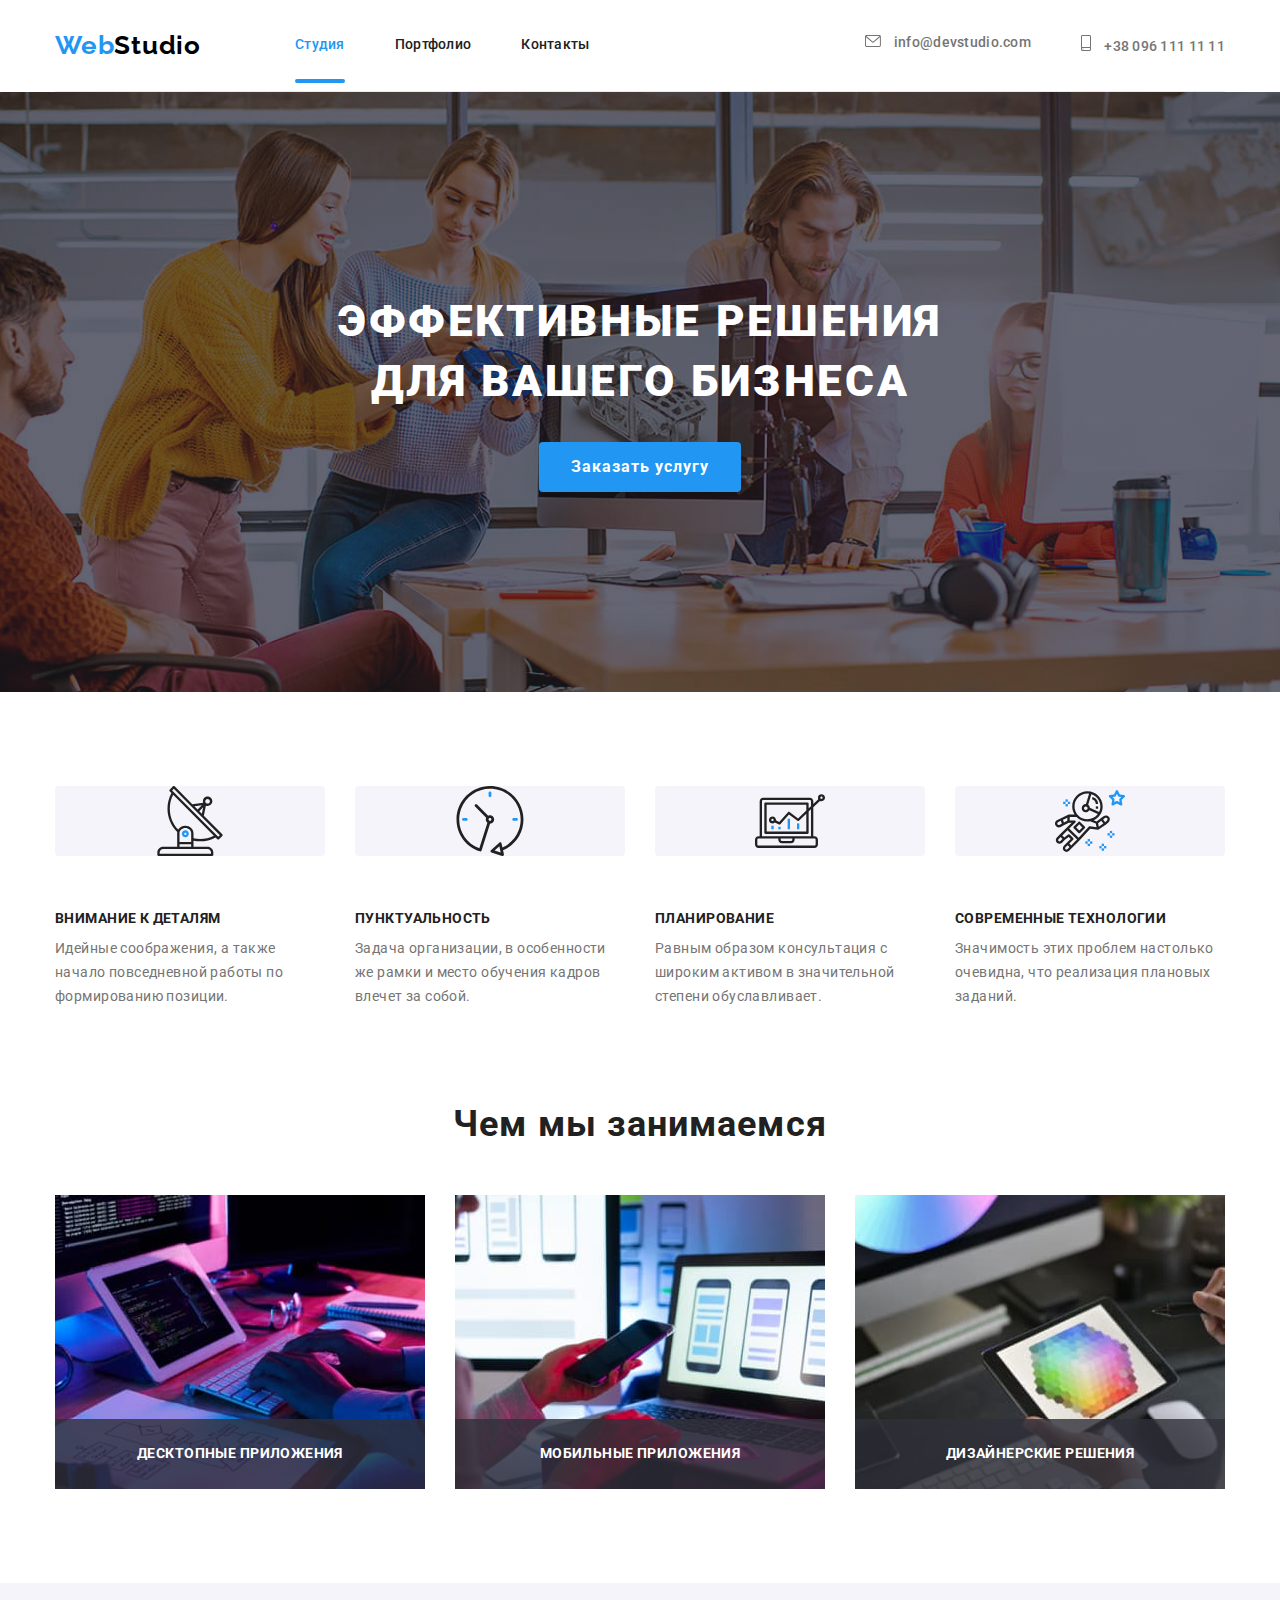
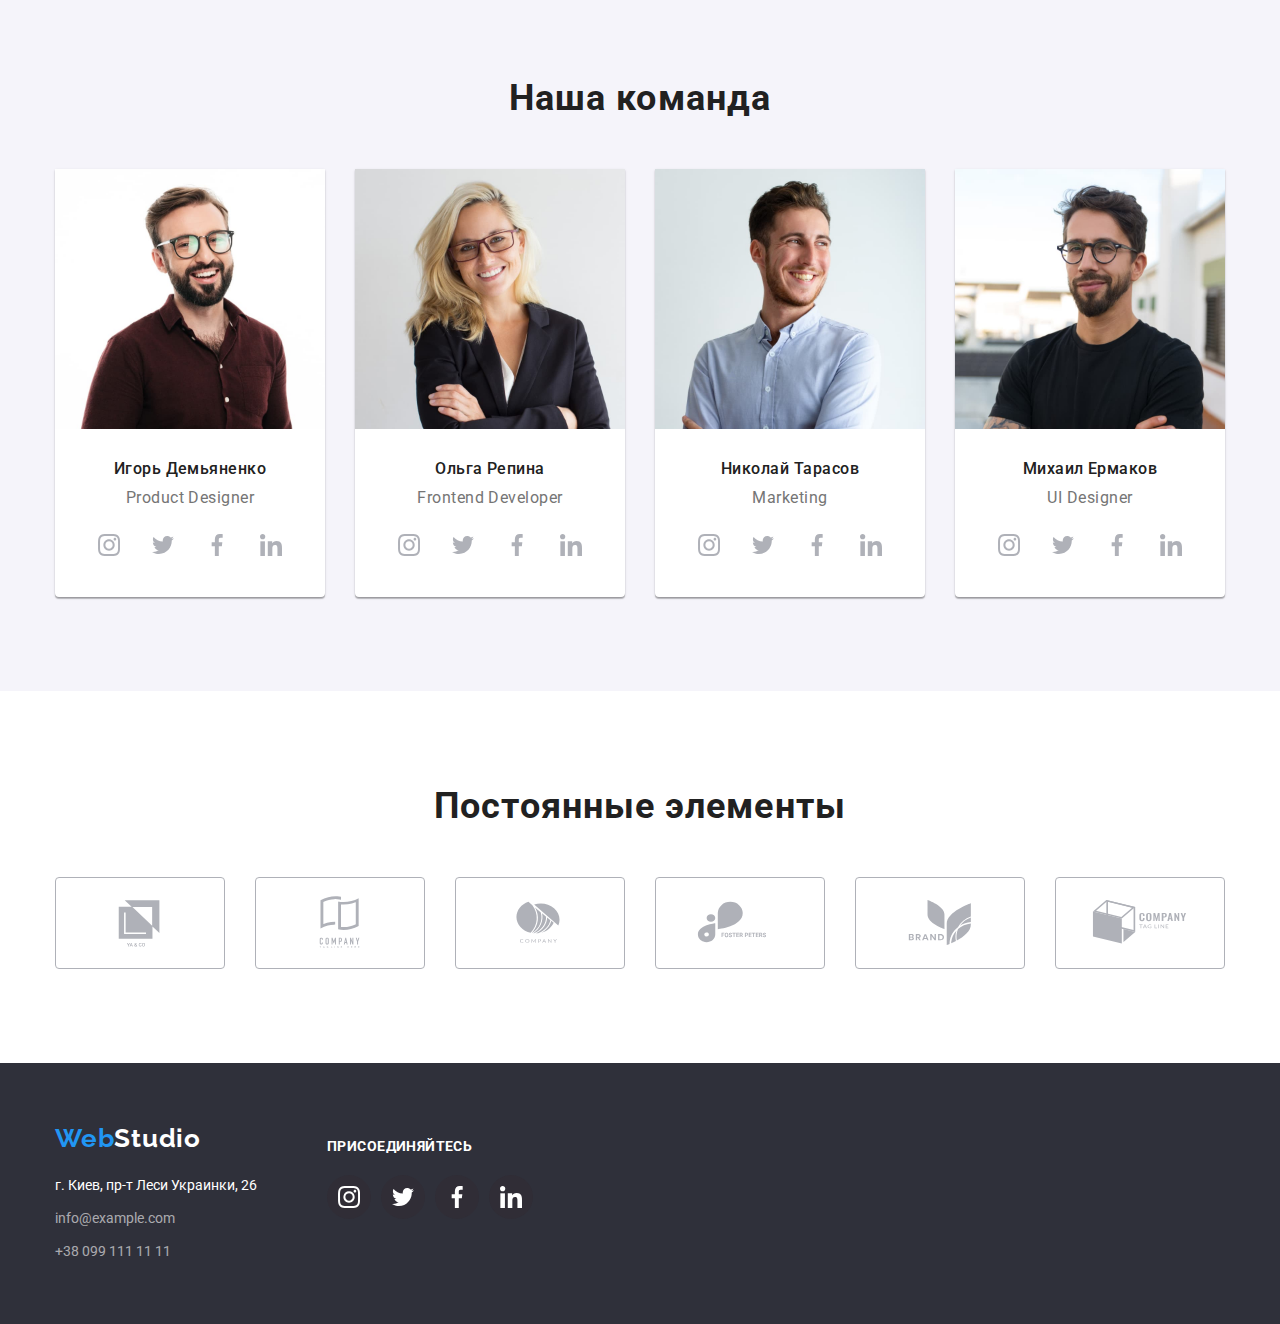
==== index.html @ 04c9d505 "create" ====
<!DOCTYPE html>
<html lang="ru">
<head>
    <meta charset="UTF-8">
    <meta http-equiv="X-UA-Compatible" content="IE=edge">
    <meta name="viewport" content="width=device-width, initial-scale=1.0">
    <title>WebStudio</title>
    <link rel="preconnect" href="https://fonts.googleapis.com"/>
    <link rel="preconnect" href="https://fonts.gstatic.com" crossorigin/>
    <link href="https://fonts.googleapis.com/css2?family=Raleway:wght@700&family=Roboto:wght@400;500;700;900&display=swap" rel="stylesheet"/>
    <link rel="libraries" href="https://cdnjs.com/libraries/modern-normalize"/>
    <link rel="stylesheet" href="./css/styles.css"/>
</head>
<body>
    <!--Шапка сайта-->
    <header>
        <div class="container header-container">
            <nav class="site-nav nav-content">
                <a href="./index.html" class="link logo-header"><span class="logo-accent">Web</span>Studio</a>
                <div class="header-nav">
                    <ul class="site-nav list">
                        <li class="list-item"><a href="" class="link header-link current">Студия</a></li>
                        <li class="list-item"><a href="./portfolio.html" class="link header-link">Портфолио</a></li>   
                        <li class="list-item"><a href="" class="link header-link">Контакты</a></li>    
                    </ul>
                </div>
                <div class="header-connect">
                    <ul class="auth-nav list">
                        <li class="item">
                            <div class="auth-link-container">
                                <a href="mailto:info@devstudio.com" class="link auth-nav">
                                    <svg class="auth-nav-icon" width="16" height="12">
                                        <use href="./images/symbol-defs.svg#icon-envelope"></use>
                                    </svg>
                                info@devstudio.com</a>
                            </div>
                            </li>
                        <li class="item">
                            <div class="auth-link-container">
                                <a href="tel:+380961111111" class="link auth-nav">
                                    <svg class="auth-nav-icon" width="10" height="16">
                                        <use href="./images/symbol-defs.svg#icon-smartphone"></use>
                                    </svg>
                                +38 096 111 11 11</a>
                            </div>
                        </li>
                    </ul>
                </div>
            </nav>
        </div>      
    </header>
    <main>
        <!--Баннер-->
        <section class="hero">
            <div class="overlay">
                <div class="hero-container">
                    <h1 class="title">Эффективные решения<br>для вашего бизнеса</h1>
                    <button type="button" class="button" data-modal-open>Заказать услугу</button>
                </div> 
            </div>
        </section >
        <!--Особенности-->
        <section>
            <div class="container features-container">
                <h2 class="visually-hidden">Особенности</h2>
                <div class="features-list">
                    <ul class="list features-list">
                        <li>
                            <div class="feature-item">
                                <div class="feature-icon">
                                    <svg width="70" height="70">
                                        <use href="./images/symbol-defs.svg#icon-antenna-1"></use>
                                    </svg>
                                </div>
                                <h3 class="list-title">Внимание к деталям</h3>
                                <p class="list-text">Идейные соображения, а также начало повседневной работы по формированию позиции.</p>
                            </div>
                        </li>
                        <li>
                            <div class="feature-item">
                                <div class="feature-icon">
                                    <svg width="70" height="70">
                                        <use href="./images/symbol-defs.svg#icon-clock-1"></use>
                                    </svg>
                                </div>
                                <h3 class="list-title">Пунктуальность</h3>
                                <p class="list-text">Задача организации, в особенности же рамки и место обучения кадров влечет за собой.</p>
                            </div>
                        </li>
                        <li>
                            <div class="feature-item">
                                <div class="feature-icon">
                                    <svg width="70" height="70">
                                        <use href="./images/symbol-defs.svg#icon-diagram-1"></use>
                                    </svg>
                                </div>
                                <h3 class="list-title">Планирование</h3>
                                <p class="list-text">Равным образом консультация с широким активом в значительной степени обуславливает.</p>
                            </div>
                        </li>
                        <li>
                            <div class="feature-item">
                                <div class="feature-icon">
                                    <svg width="70" height="70">
                                        <use href="./images/symbol-defs.svg#icon-astronaut-1"></use>
                                    </svg>
                                </div>   
                                <h3 class="list-title">Современные технологии</h3>
                                <p class="list-text">Значимость этих проблем настолько очевидна, что реализация плановых заданий.</p>
                            </div>
                        </li>
                        </ul>
                    </div>
            </div>
        </section>
        <!--Чем мы занимаемся-->
        <section>
            <div class="container work-container">
                <h2 class="section-title">Чем мы занимаемся</h2>
                <div class="work-list">
                    <ul class="list">
                        <li>
                            <div class="work-item">
                                <img src="./images/imgbox1.jpg" alt="Разработчик пишет программу по алгоритму на компьютере" width="370" height="294">
                                <p class="label-text">Десктопные приложения</p>                 
                            </div>
                        </li>
                        <li>
                            <div class="work-item">
                                <img src="./images/imgbox2.jpg" alt="Разработчик выбирает формат разметки приложения для смартфона на ноутбуке" width="370" height="294">
                                <p class="label-text">Мобильные приложения</p>
                            </div>
                        </li>
                        <li>
                            <div class="work-item">
                                <img src="./images/imgbox3.jpg" alt="Разработчик выбирает цветовую гамму на Ай-Паде" width="370" height="294">
                                <p class="label-text">Дизайнерские решения</p>
                            </div>
                        </li>
                    </ul>
                </div>
            </div>
        </section>
        <!--Наша команда-->
        <section class="team">
            <div class="container team-container">
                <h2 class="section-title">Наша команда</h2>
                <div class="team-list">
                <ul class="list">
                    <li class="team-item">
                        <div class="team-thumb">
                            <img src="./images/teamcard1.jpg" alt="Фото Игоря Демьяненко" width="270" height="260">
                        </div>
                        <div class="team-content">
                            <h3 class="card-title">Игорь Демьяненко</h3>
                            <p lang="en"class="card-text">Product Designer</p>
                            <ul class="list social-list">
                                <li class="social-item">
                                    <div>
                                        <a href="" class="social-link circle">
                                            <svg class="social-icon" width="22" height="22">
                                                <use href="./images/symbol-defs.svg#icon-instagram"></use>
                                            </svg>
                                        </a>
                                    </div>
                                </li>
                                <li class="social-item">
                                    <div>
                                        <a href="" class="social-link circle">
                                            <svg class="social-icon" width="22" height="22">
                                                <use href="./images/symbol-defs.svg#icon-twitter"></use>
                                            </svg>
                                        </a>
                                    </div>
                                </li>
                                <li class="social-item">
                                    <div>
                                        <a href="" class="social-link circle">
                                            <svg class="social-icon" width="22" height="22">
                                                <use href="./images/symbol-defs.svg#icon-facebook"></use>
                                            </svg>
                                        </a>
                                    </div>
                                </li>
                                <li class="social-item">
                                    <div>
                                        <a href="" class="social-link circle">
                                            <svg class="social-icon" width="22" height="22">
                                                <use href="./images/symbol-defs.svg#icon-linkedin"></use>
                                            </svg>
                                        </a>
                                    </div>
                                </li>
                            </ul>
                        </div>
                    </li>
                    <li class="team-item">
                        <div class="team-thumb">
                            <img src="./images/teamcard2.jpg" alt="Фото Ольги Репиной" width="270" height="260">
                        </div>
                        <div class="team-content">
                            <h3 class="card-title">Ольга Репина</h3>
                            <p lang="en" class="card-text">Frontend Developer</p>
                            <ul class="list social-list">
                                <li class="social-item">
                                    <div>
                                        <a href="" class="social-link circle">
                                            <svg class="social-icon" width="22" height="22">
                                                <use href="./images/symbol-defs.svg#icon-instagram"></use>
                                            </svg>
                                        </a>
                                    </div>
                                </li>
                                <li class="social-item">
                                    <div>
                                        <a href="" class="social-link circle">
                                            <svg class="social-icon" width="22" height="22">
                                                <use href="./images/symbol-defs.svg#icon-twitter"></use>
                                            </svg>
                                        </a>
                                    </div>
                                </li>
                                <li class="social-item">
                                    <div>
                                        <a href="" class="social-link circle">
                                            <svg class="social-icon" width="22" height="22">
                                                <use href="./images/symbol-defs.svg#icon-facebook"></use>
                                            </svg>
                                        </a>
                                    </div>
                                </li>
                                <li class="social-item">
                                    <div>
                                        <a href="" class="social-link circle">
                                            <svg class="social-icon" width="22" height="22">
                                                <use href="./images/symbol-defs.svg#icon-linkedin"></use>
                                            </svg>
                                        </a>
                                    </div>
                                </li>
                            </ul>
                        </div>
                    </li>
                    <li class="team-item">
                        <div class="team-thumb">
                            <img src="./images/teamcard3.jpg" alt="Фото Николая Тарасова" width="270" height="260">
                        </div>
                        <div class="team-content">
                            <h3 class="card-title">Николай Тарасов</h3>
                            <p lang="en" class="card-text">Marketing</p>
                            <ul class="list social-list">
                                <li class="social-item">
                                    <div>
                                        <a href="" class="social-link circle">
                                            <svg class="social-icon" width="22" height="22">
                                                <use href="./images/symbol-defs.svg#icon-instagram"></use>
                                            </svg>
                                        </a>
                                    </div>
                                </li>
                                <li class="social-item">
                                    <div>
                                        <a href="" class="social-link circle">
                                            <svg class="social-icon" width="22" height="22">
                                                <use href="./images/symbol-defs.svg#icon-twitter"></use>
                                            </svg>
                                        </a>
                                    </div>
                                </li>
                                <li class="social-item">
                                    <div>
                                        <a href="" class="social-link circle">
                                            <svg class="social-icon" width="22" height="22">
                                                <use href="./images/symbol-defs.svg#icon-facebook"></use>
                                            </svg>
                                        </a>
                                    </div>
                                </li>
                                <li class="social-item">
                                    <div>
                                        <a href="" class="social-link circle">
                                            <svg class="social-icon" width="22" height="22">
                                                <use href="./images/symbol-defs.svg#icon-linkedin"></use>
                                            </svg>
                                        </a>
                                    </div>
                                </li>
                            </ul>
                        </div>
                    </li>
                    <li class="team-item">
                        <div class="team-thumb">
                            <img src="./images/teamcard4.jpg" alt="Фото Михаила Ермакова" width="270" height="260">
                        </div>
                        <div class="team-content">
                            <h3 class="card-title">Михаил Ермаков</h3>
                            <p lang="en" class="card-text">UI Designer</p>
                            <ul class="list social-list">
                                <li class="social-item">
                                    <div>
                                        <a href="" class="social-link circle">
                                            <svg class="social-icon" width="22" height="22">
                                                <use href="./images/symbol-defs.svg#icon-instagram"></use>
                                            </svg>
                                        </a>
                                    </div>
                                </li>
                                <li class="social-item">
                                    <div>
                                        <a href="" class="social-link circle">
                                            <svg class="social-icon" width="22" height="22">
                                                <use href="./images/symbol-defs.svg#icon-twitter"></use>
                                            </svg>
                                        </a>
                                    </div>
                                </li>
                                <li class="social-item">
                                    <div>
                                        <a href="" class="social-link circle">
                                            <svg class="social-icon" width="22" height="22">
                                                <use href="./images/symbol-defs.svg#icon-facebook"></use>
                                            </svg>
                                        </a>
                                    </div>
                                </li>
                                <li class="social-item">
                                    <div>
                                        <a href="" class="social-link circle">
                                            <svg class="social-icon" width="22" height="22">
                                                <use href="./images/symbol-defs.svg#icon-linkedin"></use>
                                            </svg>
                                        </a>
                                    </div>
                                </li>
                            </ul>
                        </div>
                    </li>
                </ul>
                </div>
            </div>
        </section>
        <!--Постоянные клиенты-->
        <section>
            <div class="container clients-container">
                <h2 class="section-title">Постоянные элементы</h2>
                <div class="clients-list">
                    <ul class="list">
                        <li class="client-item">
                            <div class="client-thumb">
                                <a href="" class="client-link link">
                                    <svg class="client-icon" width="106" height="60">
                                        <use href="./images/symbol-defs.svg#icon-Logo-1"></use>
                                    </svg>
                                </a>
                            </div>
                        </li>
                        <li class="client-item">
                            <div class="client-thumb">
                                <a href="" class="client-link link">
                                    <svg class="client-icon" width="106" height="60">
                                        <use href="./images/symbol-defs.svg#icon-Logo-2"></use>
                                    </svg>
                                </a>
                            </div>
                        </li>
                        <li class="client-item">
                            <div class="client-thumb">
                                <a href="" class="client-link link">
                                    <svg class="client-icon" width="106" height="60">
                                        <use href="./images/symbol-defs.svg#icon-Logo-3"></use>
                                    </svg>
                                </a>
                            </div>
                        </li>
                        <li class="client-item">
                            <div class="client-thumb">
                                <a href="" class="client-link link">
                                    <svg class="client-icon" width="106" height="60">
                                        <use href="./images/symbol-defs.svg#icon-Logo-4"></use>
                                    </svg>
                                </a>
                            </div>
                        </li>
                        <li class="client-item">
                            <div class="client-thumb">
                                <a href="" class="client-link link">
                                    <svg class="client-icon" width="106" height="60">
                                        <use href="./images/symbol-defs.svg#icon-Logo-5"></use>
                                    </svg>
                                </a>
                            </div>
                        </li>
                        <li class="client-item">
                            <div class="client-thumb">
                                <a href="" class="client-link link">
                                    <svg class="client-icon" width="106" height="60">
                                        <use href="./images/symbol-defs.svg#icon-Logo-6"></use>
                                    </svg>
                                </a>
                            </div>
                        </li>
                    </ul>
                </div>
            </div>
        </section>
    </main>
    <!--Подвал-->
    <footer>
        <section class="footer-contacts">
            <div class="container footer-box">
        <!--О нас-->
                <div class="contacts-box">
                    <div class="address">
                <!--Логотип-->
                        <div class="logo-type">
                            <a href="./index.html" class="link logo-footer"><span class="logo-accent">Web</span>Studio</a>
                        </div>
                <!--Контакты-->
                        <address class="contacts-address">
                            <ul class="contacts-list list">
                                <li class="contacts-item">
                                    <a href="https://goo.gl/maps/5R7yiULMFGfqJ35z7" class="link contacts-link address-link">г. Киев, пр-т Леси Украинки, 26</a>
                                </li>
                                <li class="contacts-item"> 
                                    <a href="mailto:info@example.com" class="link contacts-link">info@example.com</a>
                                </li>
                                <li class="contacts-item">
                                    <a href="tel:+380991111111" class="link contacts-link">+38 099 111 11 11</a>
                                </li>
                            </ul>
                        </address>
                    </div>
                </div>
        <!--Присоединяйся-->
                <div class="footer-social-contacts">
                    <h2 class="footer-title">Присоединяйтесь</h2>
                    <ul class="list social-list">
                        <li class="social-item">
                            <div>
                                <a href="" class="social-link circle">
                                    <svg class="social-icon" width="22" height="22">
                                        <use href="./images/symbol-defs.svg#icon-instagram"></use>
                                    </svg>
                                </a>
                            </div>
                        </li>
                        <li class="social-item">
                            <div>
                                <a href="" class="social-link circle">
                                    <svg class="social-icon" width="22" height="22">
                                        <use href="./images/symbol-defs.svg#icon-twitter"></use>
                                    </svg>
                                </a>
                            </div>
                        </li>
                        <li class="social-item">
                            <div>
                                <a href="" class="social-link circle">
                                    <svg class="social-icon" width="22" height="22">
                                        <use href="./images/symbol-defs.svg#icon-facebook"></use>
                                    </svg>
                                </a>
                            </div>
                        </li>
                        <li class="social-item">
                            <div>
                                <a href="" class="social-link circle">
                                    <svg class="social-icon" width="22" height="22">
                                        <use href="./images/symbol-defs.svg#icon-linkedin"></use>
                                    </svg>
                                </a>
                            </div>
                        </li>
                    </ul>
                </div>
            </div>    
        </section>
    </footer>
    <div class="backdrop is-hidden" data-modal>
        <div class="modal">
            <buton type="button" class="modal-close" data-modal-close>
                <svg class="modal-close-icon" width="18" height="18">
                    <use href="./images/symbol-defs.svg#icon-close"></use>
                </svg>
            </buton>
        </div>
    </div> 
    <script src="./js/modal.js"></script>   
</body>
</html>
---- css/styles.css ----
/*Палитра сайта*/
/*Цвет основного текста заголовков #212121 */
/*Вторичный цвет текста #757575 */
/*Цвет контактов rgba(255, 255, 255, 0.6) */
/* Цвет логотипа в хедере #000000 */
/*Белый цвет #FFFFFF */
/*Цвет акцента #2196F3 */
/*Цвет кнопки при наведении #188CE8 */
/*Цвет фона #2F303A #E5E5E5  #FFFFFF */
/*Цвет рамки кнопок фильтра #F5F4FA */
/*Цвет рамки картинок в Портфолио #CCCCCC */

:root {
    --primary-text-color: #757575;
    --title-text-color: #212121;
    --accent-color: #2196F3;
    --primary-white-color: #ffffff;
    --accent-background-color: #2F303A;
    --contacts-color: rgba(255, 255, 255, 0.6);
    --background-features-color: #E5E5E5;
    --black-color: #000000;
    --accent-button: #188CE8;
    --button-color: #F5F4FA;
}
html {
    box-sizing: border-box;
}

*,
*::after,
*::before {
    box-sizing: inherit;
}

p, h1, h2, h3, h4 {
    margin: 0;
}

ul {
    margin: 0;
    padding: 0;
}

img {
    display: block;
    max-width: 100%;
    height: auto;
}

button {
    border: none;
}

body {
    font-family: "Roboto", sans-serif;
    color: var(--title-text-color);
    margin: 0;
    background-color: var(--primary-white-color);
}

.container {
    max-width: 1200px;
    margin: 0 auto;
    padding: 0 15px;
}

.list {
    list-style: none;
}

.link {
    text-decoration: none;
    color: inherit;
    border: 0;
    transition:  background-color 250ms cubic-bezier(0.4, 0, 0.2, 1), color 250ms cubic-bezier(0.4, 0, 0.2, 1);
}

/*шапка сайта*/
.header-container .nav-content {
    display: flex;
    padding-bottom: 0;
    padding-top: 0;
    align-items: center;
    background-color: var(--primary-white-color);
    border-bottom: 1px solid #ECECEC;
}

.header-nav .site-nav {
    display: flex;
}

.header-nav {
    margin-left: 94px;
}

.header-connect .auth-nav {
    display: flex;
}

.header-connect {
    margin-left: auto;
}

.site-nav .list-item {
    margin-right: 50px;
}

.site-nav .list-item:last-child {
    margin-right: 0;
}

.site-nav .link {
    display: block;
    padding-top: 30px;
    padding-bottom: 30px;
    font-style: normal;
    font-weight: 500;
    font-size: 14px;
    line-height: 1.14;
    letter-spacing: 0.02em;
}

.site-nav .link:hover,
.site-nav .link:focus {
    color: var(--accent-color);
}

.logo-accent {
    margin-left: 0;
    font-family: "Raleway", sans-serif;
    font-style: normal;
    font-weight: 700;
    font-size: 26px;
    line-height:  1.19;
    letter-spacing: 0.03em;
    color: var(--accent-color);
}

.site-nav .logo-header {
    margin-left: 0;
    font-family: "Raleway", sans-serif;
    font-style: normal;
    font-weight: 700;
    font-size: 26px;
    line-height: 1.19;
    letter-spacing: 0.03em;
    color: var(--black-color);
}

.site-nav .link.current {
    color: var(--accent-color);
}

.header-link {
    position: relative;
}

/*Элемент-подчеркивание под активной ссылкой*/
.header-link.current::after {
    content: "";
    width: 100%;
    height: 4px;
    background-color: var(--accent-color);
    position: absolute;
    display: block;
    bottom: 0;
    left: 0;
    border-radius: 2px;
}

.auth-nav {
    font-style: 700;
    font-weight: 500;
    font-size: 14px;
    line-height: 1.14;
    letter-spacing: 0.02em;
    color: var(--primary-text-color);
}

.auth-nav .item + .item {
    margin-left: 50px;
}

/*Иконки в хедере*/
.auth-link-container {
    display: flex;
    align-items: center;
}

.auth-nav-icon {
    margin-right: 10px;
    fill: currentColor;
}

/*Main*/
/*Баннер*/
.hero {
    background-color: var(--accent-background-color);
    text-align: center;
}
/*Фон на герое*/
.overlay {
    max-width: 1600px;
    min-height: 600px;
    margin-left: auto;
    margin-right: auto;
    background-image: linear-gradient(to right, rgba(47, 48, 58, 0.4), rgba(47, 48, 58, 0.4)),
url(../images/hero.jpg);
    background-repeat: no-repeat;
    background-position: center;
    background-size: cover;
}

.hero-container {
    padding-top: 200px;
    padding-bottom: 200px;
}

.hero .title {
    font-weight: 900;
    font-size: 44px;
    line-height: 1.36;
    letter-spacing: 0.06em;
    text-transform: uppercase;
    color: var(--primary-white-color);
    margin-bottom: 30px;
}

.hero .button {
    min-width: 200px;
    font-family: inherit;
    font-weight: 700;
    font-size: 16px;
    line-height: 1.88;
    align-items: center;
    letter-spacing: 0.06em;
    background-color: var(--accent-color);
    color: var(--primary-white-color);
    cursor: pointer;
    padding: 10px 32px;
    box-shadow: 0px 4px 4px rgba(0, 0, 0, 0.15);
    border-radius: 4px;
    transition:  background-color 250ms cubic-bezier(0.4, 0, 0.2, 1), color 250ms cubic-bezier(0.4, 0, 0.2, 1), box-shadow 250ms cubic-bezier(0.4, 0, 0.2, 1);
}

.hero .button:hover,
.hero .button:focus {
    background-color: var(--accent-button);
}

/*Заголовки секций*/
.section-title {
    font-size: 36px;
    line-height: 1.17;
    text-align: center;
    letter-spacing: 0.03em;
    margin-bottom: 50px;
}

.visually-hidden {
    position: absolute;
    white-space: nowrap;
    width: 1px;
    height: 1px;
    overflow: hidden;
    border: 0;
    padding: 0;
    clip: rect(0 0 0 0);
    clip-path: inset(50%);
    margin: -1px;
}

/*Особенности*/
.features-container {
    padding-top: 94px;
    padding-bottom: 94px;
}

.features-list ul {
    width: 100%;
    display: flex;
    margin-right: -30px;
    padding: 0;
}

.feature-item {
    min-width: 270px;
    flex-basis: calc((100% / 4) - 30px);
    margin-right: 30px;
}

.feature-icon {
    display: flex;
    align-items: center;
    justify-content: center;
    padding: 0;
    margin-bottom: 55px;
    background-color: var(--button-color);
    border-radius: 4px;
}

.list-title {
    margin-bottom: 10px;
    font-size: 14px;
    line-height: 1.14;
    letter-spacing: 0.03em;
    text-transform: uppercase;
}
.list-text {
    font-size: 14px;
    line-height: 1.71;
    letter-spacing: 0.03em;
    color: var(--primary-text-color);
}

/*Чем мы занимаемся*/
.work-container {
    padding-bottom: 94px;
}

.work-list ul {
    display: flex; 
    margin-right: -30px;
    padding: 0;
}
.work-item {
    max-width: 370px;
    flex-basis: calc((100% / 3) - 30px);
    margin-right: 30px;
    position: relative;
}

.label-text {
    width: 100%;
    height: 70px;
    position: absolute;
    bottom: 0;
    left: 0;
    display: flex;
    justify-content: center;
    align-items: center;
    font-weight: 700;
    font-size: 14px;
    line-height: 1.14;
    letter-spacing: 0.03em;
    text-transform: uppercase;
    background-color: rgba(47, 48, 58, 0.8);
    color: #FFFFFF;
}

/*Наша команда*/
.team {
    background-color: var(--button-color);
}

.team-container {
    padding-top: 94px;
    padding-bottom: 94px;
}

.team-list  ul {
    display: flex;
    margin-right: -30px;
    padding: 0;
}

.team-thumb {
    display: block;
    margin-bottom: 30px;
}

.team-item {
    max-width: 270px;
    flex-basis: calc((100% / 4) - 30px);
    margin-right: 30px;
    background-color: var(--primary-white-color);
}

.team-list .team-item {
    box-shadow: 0px 1px 3px rgba(0, 0, 0, 0.12), 0px 1px 1px rgba(0, 0, 0, 0.14), 0px 2px 1px rgba(0, 0, 0, 0.2);
    border-radius: 0px 0px 4px 4px;
}

.card-title {
    margin-bottom: 10px;
    font-weight: 500;
    font-size: 16px;
    line-height: 1.19;
    text-align: center;
    letter-spacing: 0.03em;
}

.card-text {
    margin-bottom: 16px;
    font-size: 16px;
    line-height: 1.19;
    text-align: center;
    letter-spacing: 0.03em;
    color: var(--primary-text-color);
}

/*Иконки соцсетей*/
.team-list .social-list {
    margin-right: 0;
    margin-bottom: 30px;
}

.social-list {
    width: 100%;
    display: flex;
    align-items: center;
    justify-content: center;
}

.social-item + .social-item {
    margin-left: 10px;
}

.social-link {
    width: 100%;
    height: 100%;
    display: flex;
    align-items: center;
    justify-content: center;
    transition:  background-color 250ms cubic-bezier(0.4, 0, 0.2, 1), color 250ms cubic-bezier(0.4, 0, 0.2, 1);
}

.team-list .social-icon {
    fill: #AFB1B8;
}
.circle {
    background-color: var(--primary-white-color);
    min-width: 44px;
    height: 44px;
    border-radius: 50%;
    display: flex;
    align-items: center;
    justify-content: center;
}

/*Иконки соцсетей в футере*/

.footer-social-contacts .circle {
    background-color: rgba(58, 16, 16, 0.1);
}
.footer-social-contacts .social-icon {
    fill: var(--primary-white-color);
}

/*Иконки при наведении*/
.social-link:hover,
.social-link:focus {
    background-color: var(--accent-color);
    
}

.circle:hover .social-icon,
.circle:focus .social-icon {
    fill: var(--primary-white-color);
}

/*Постоянные клиенты*/
.clients-container {
    padding-top: 94px;
    padding-bottom: 94px;
}

.clients-list ul {
    width: 100%;
    display: flex;
    margin-right: -30px;
    padding: 0;
}

.client-thumb .client-link {
    display: flex;
    align-items: center;
    justify-content: center;
    flex-basis: calc((100% / 6) - 30px);
    min-width: 170px;
    height: 92px;
    margin-right: 30px;
    box-sizing: border-box;
    color: #AFB1B8;
    border: 1px solid #AFB1B8;
    border-radius: 4px;
}

.client-icon {
    fill: #AFB1B8;
}

.client-link:hover .client-icon,
.client-link:focus .client-icon {
    fill: var(--accent-color);
}

.client-link:hover,
.client-link:focus {
    border: 1px solid var(--accent-color);
}

/*Подвал*/
.footer-box {
    display: flex;
    flex-wrap: wrap;
    align-items: center;
    justify-content: flex-start;
}

.footer-contacts {
    background-color: var(--accent-background-color);
    margin-top: 0;
    margin-bottom: 0;
}

.address {
    padding-top: 60px;
    padding-bottom: 60px;
}

.logo-type {
    margin-bottom: 20px;
}

.logo-footer {
    font-family: "Raleway", sans-serif;
    font-style: normal;
    font-weight: 700;
    font-size: 26px;
    line-height: 1.19;
    letter-spacing: 0.03em;
    color: var(--primary-white-color); 
}

.logo-footer:hover,
.logo-footer:focus {
    color: var(--accent-color); 
}

.contacts-link {
    font-style: normal;
    font-weight: 400;
    font-size: 14px;
    line-height: 1.71;
    color: var(--contacts-color);
}

.address-link {
    color: var(--primary-white-color);
}

.contacts-link:hover,
.contacts-link:focus {
    color: var(--accent-color);
}

.contacts-item {
    margin-bottom: 9px;
}

.contacts-item:last-child {
    margin-bottom: 0;
}

/*Присоединяйтесь*/
.footer-social-contacts {
    margin: 72px 0 100px 70px;
    padding: 0;
}

.footer-title {
font-style: normal;
font-weight: 700;
font-size: 14px;
line-height: 1.14;
letter-spacing: 0.03em;
text-transform: uppercase;
color: var(--primary-white-color);
margin-bottom: 20px;
}

/*Портфолио*/
.portfolio-container {
    background-color: var(--primary-white-color);
}

.button-container {
    margin: 0;
    padding-top: 94px;
    padding-bottom: 34px;
}

.card-container {
    margin: 0;
    padding-bottom: 94px;
}

.button-list ul {
    display: flex;
    justify-content: center;
}

.projects .link:hover,
.projects .link:focus {
    color: var(--accent-color);
}

.portfolio-button {
    padding: 6px 22px;
    font-family: inherit;
    font-style: normal;
    font-weight: 500;
    font-size: 16px;
    line-height: 1.63;
    text-align: center;
    letter-spacing: 0.03em;
    background-color: var(--button-color);
    cursor: pointer;
    border-radius: 4px;
    transition:  background-color 250ms cubic-bezier(0.4, 0, 0.2, 1), color 250ms cubic-bezier(0.4, 0, 0.2, 1), box-shadow 250ms cubic-bezier(0.4, 0, 0.2, 1);
}

.button-item {
    margin-right: 8px;
}

.button-item:last-child {
    margin-right: 0;
}

.portfolio-button:hover,
.portfolio-button:focus {
    background-color: var(--accent-color);
    color: var(--primary-white-color);
    box-shadow: 0px 3px 1px rgba(0, 0, 0, 0.1), 0px 1px 2px rgba(0, 0, 0, 0.08), 0px 2px 2px rgba(0, 0, 0, 0.12);
    border-radius: 4px;
}

.portfolio-container .card-set {
    display: flex;
    flex-wrap: wrap;
    margin-right: -30px;
    margin-bottom: -30px;
    padding: 0;
    background-color: var(--primary-white-color);
}  

.card-thumb {
    display: block;
}

.card-set .card-item:hover,
.card-set .card-item:focus {
    box-shadow: 0px 1px 1px rgba(0, 0, 0, 0.12), 0px 4px 4px rgba(0, 0, 0, 0.06), 1px 4px 6px rgba(0, 0, 0, 0.16);
}

.card-item {
    max-width: 370px;
    flex-basis: calc((100% / 3) - 30px);
    margin-right: 30px;
    margin-bottom: 30px;
    background: var(--primary-white-color);
    border: 1px solid #EEEEEE;
}

.card-item-wrap {
    position: relative;
    overflow: hidden;
}

.card-top-text {
    position: absolute;
    top: 0;
    left: 0;
    background-color: rgba(33, 150, 243, 0.9);
    padding: 40px;
    color: var(--primary-white-color);
    font-weight: 400;
    font-size: 18px;
    line-height: 1.56;
    letter-spacing: 0.03em;
    height: 100%;
    overflow: auto;
    transform: translateY(101%);
    transition: transform 300ms linear;
}

.card-item:hover .card-top-text {
    transform: translateY(0);
    transition: transform 300ms linear;
}

.card-contents {
    padding: 20px 24px;
}

.projects-title {
    margin-bottom: 4px;
    font-style: normal;
    font-weight: 700;
    font-size: 18px;
    line-height: 2.0;
    letter-spacing: 0.06em;
}

.projects-text {
    font-style: normal;
    font-size: 16px;
    line-height: 1.88;
    letter-spacing: 0.03em;
    color: var(--primary-text-color);
}

/*Модальное окно*/
.backdrop {
    width: 100vw;
    height: 100vh;
    background-color: rgba(0, 0, 0, 0.2);
    position: fixed;
    top: 0;
    transition: opacity 1000ms, visibility 1000ms;
}

.modal {
    width: 500px;
    min-height: 600px;
    background-color: var(--primary-white-color);
    position: absolute;
    top: 50%;
    left: 50%;
    transform: translate(-50%, -50%) scale(1) rotate(0);
    transition: transform 1000ms;
}

.modal-close {
    width: 30px;
    height: 30px;
    background-color: transparent;
    border: 1px solid rgba(0, 0, 0, 0.1);
    border-radius: 50%;
    position: absolute;
    top: 10px;
    right: 10px;
    display: flex;
    justify-content: center;
    align-items: center;
}

.is-hidden {
    visibility: hidden;
    opacity: 0;
    pointer-events: none;
}

.is-hidden .modal {
    transform: scale(1.5) rotate(180deg) translate(-1000px);
    transition: transform 1000ms;
}
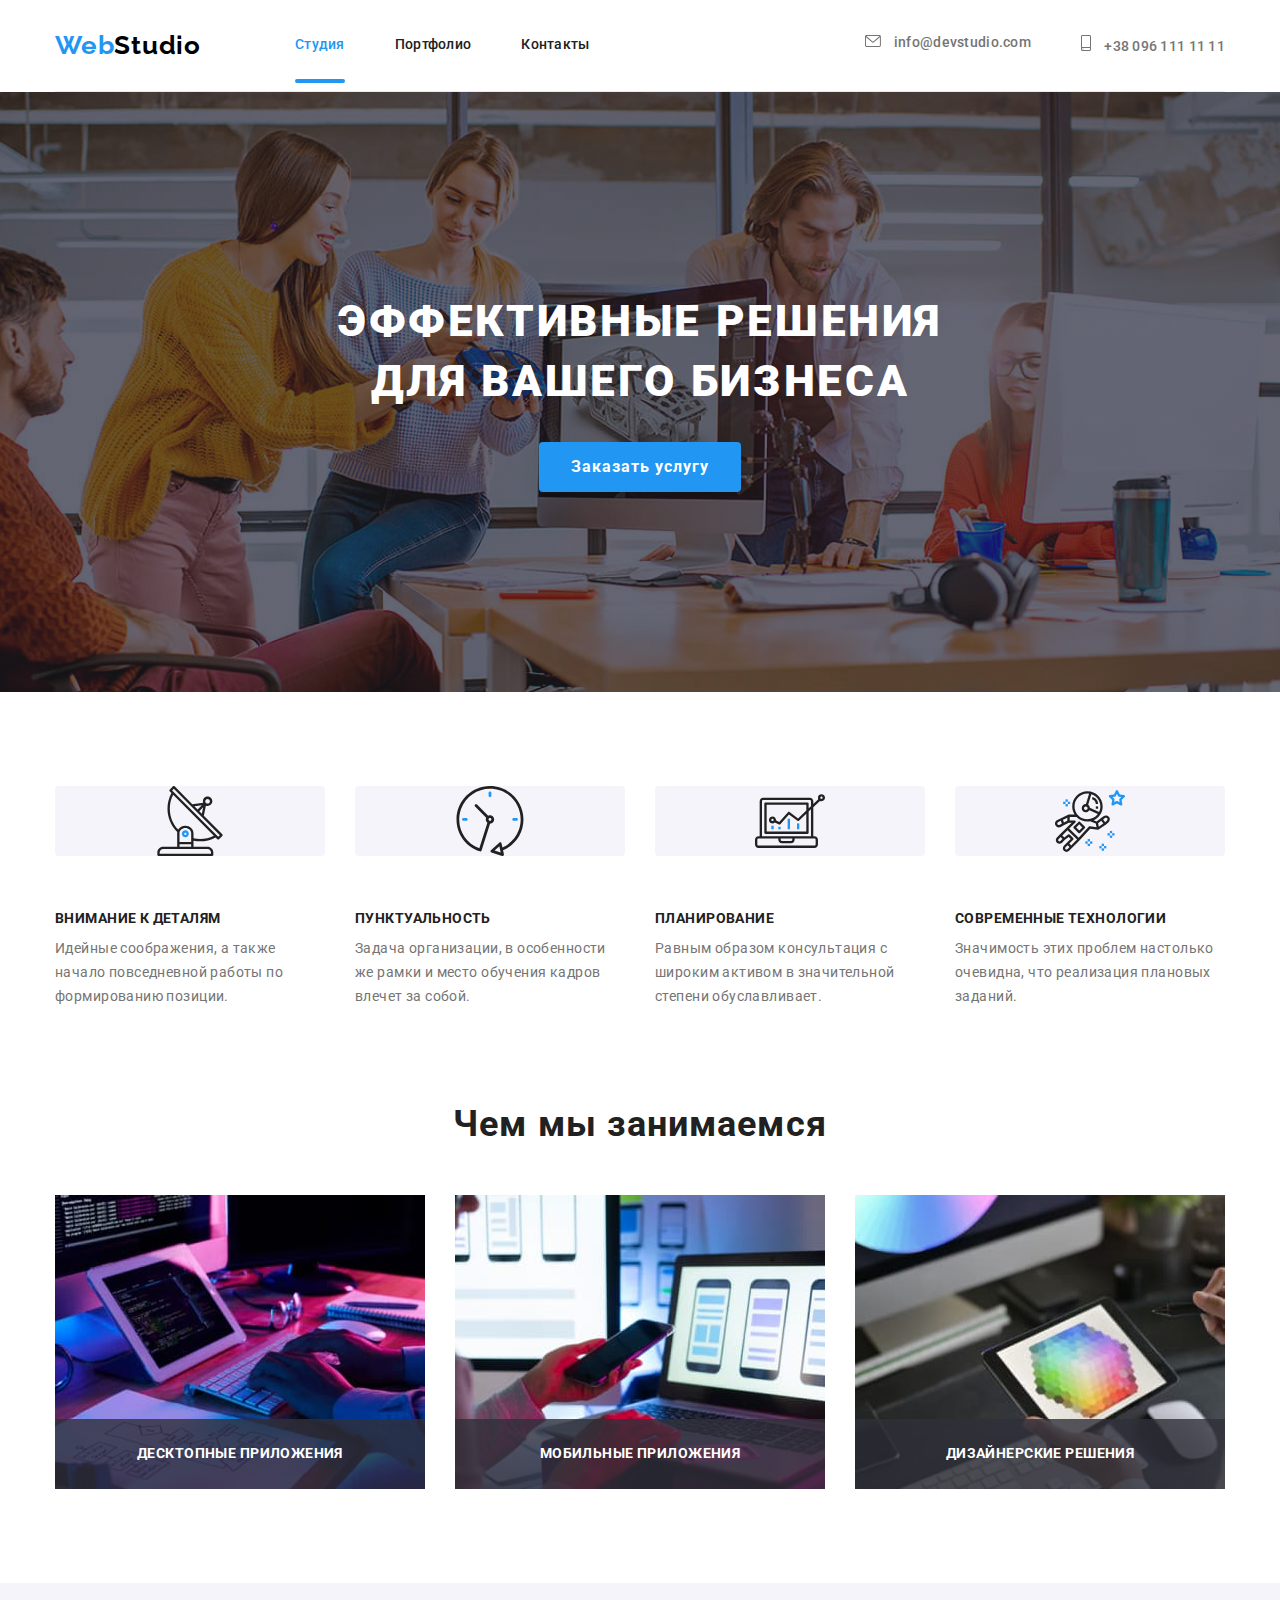
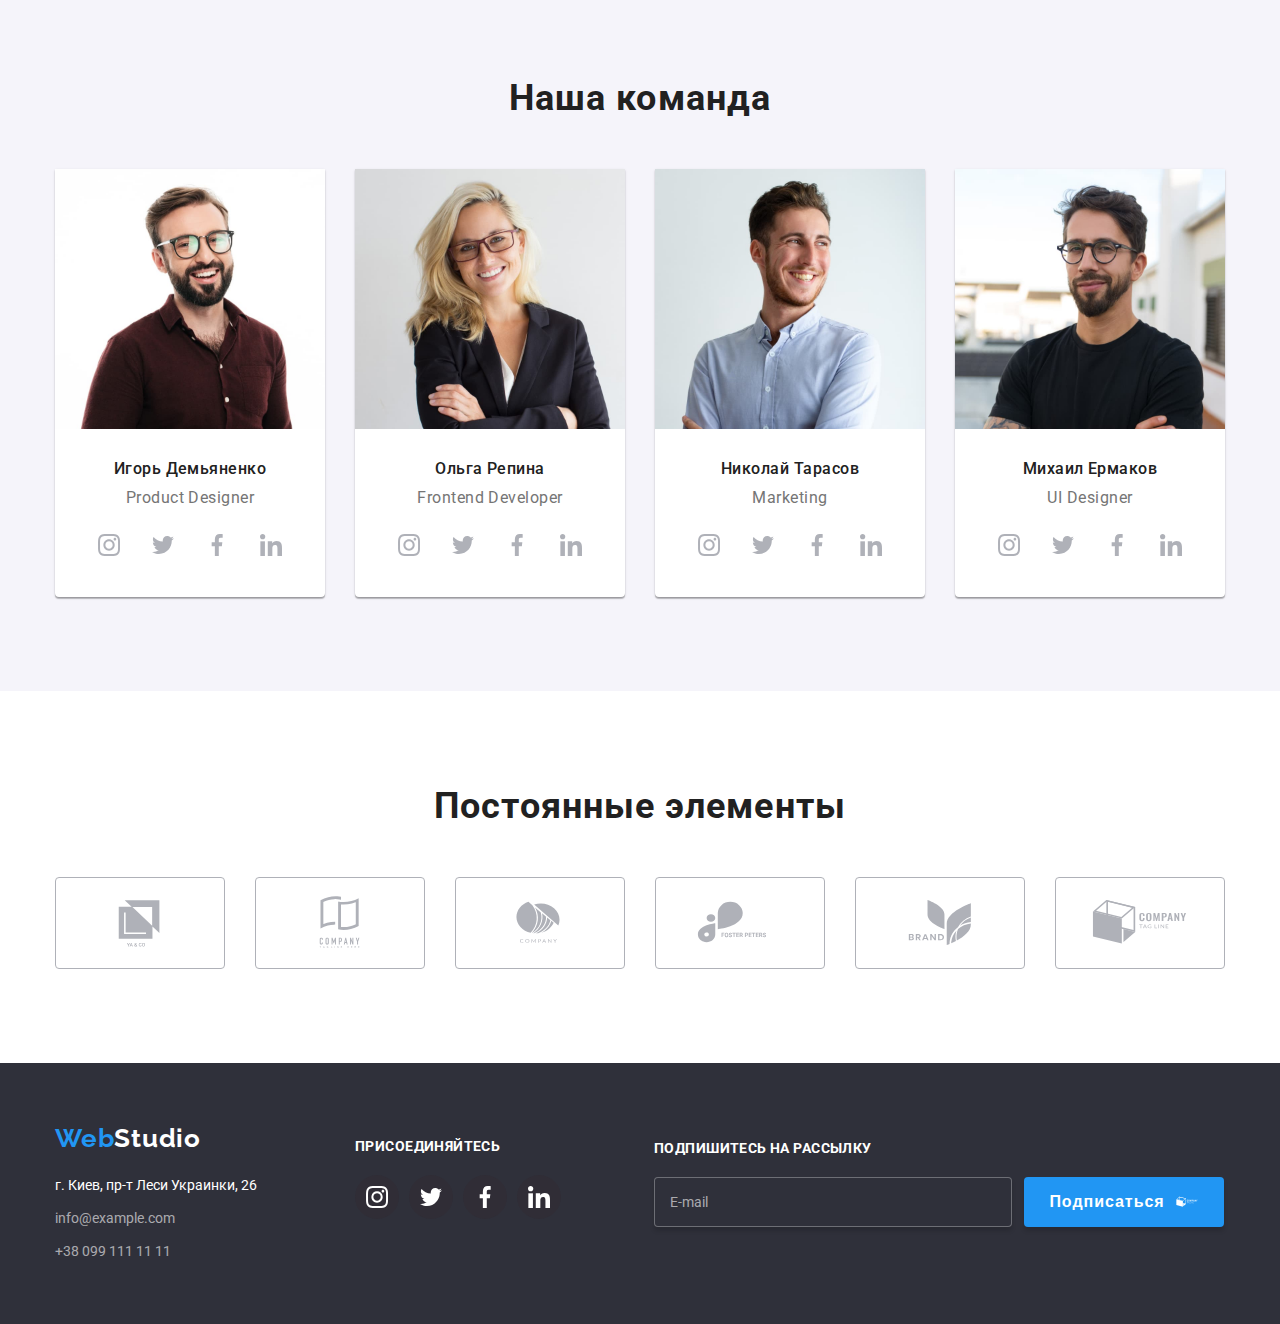
==== commit c5b59daf: "footer subscribe" ====
--- a/index.html
+++ b/index.html
@@ -411,11 +411,11 @@
         <!--О нас-->
                 <div class="contacts-box">
                     <div class="address">
-                <!--Логотип-->
+        <!--Логотип-->
                         <div class="logo-type">
                             <a href="./index.html" class="link logo-footer"><span class="logo-accent">Web</span>Studio</a>
                         </div>
-                <!--Контакты-->
+        <!--Контакты-->
                         <address class="contacts-address">
                             <ul class="contacts-list list">
                                 <li class="contacts-item">
@@ -473,9 +473,31 @@
                         </li>
                     </ul>
                 </div>
+        <!--Подписывайся на рассылку-->
+                <div class="subscribe-form">
+                    <form class="footer-form">
+                        <div class="footer-form-field">
+                            <div class="footer-email-input">
+                                <label class="footer-form-label">
+                                    <span class="footer-label-text">Подпишитесь на рассылку</span>
+                                    <input type="email" class="footer-form-input" name="mail" placeholder="E-mail">
+                                </label>
+                            </div>
+                            <button class="footer-button" type="submit">
+                                <div class="footer-button-box">
+                                    <span class="input-button-text">Подписаться</span>
+                                    <svg class="subscribe-icon" width="24" height="24">
+                                        <use href="./images/symbol-defs.svg#icon-Logo-6"></use>
+                                    </svg>
+                                </div>
+                            </button>
+                        </div>
+                    </form>
+                </div>
             </div>    
         </section>
     </footer>
+    <!--Модальное окно-->
     <div class="backdrop is-hidden" data-modal>
         <div class="modal">
             <buton type="button" class="modal-close" data-modal-close>
@@ -483,6 +505,19 @@
                     <use href="./images/symbol-defs.svg#icon-close"></use>
                 </svg>
             </buton>
+            <form class="form">
+                <label class="form-label">
+                  <span class="label-text">Username</span>
+                  <input type="text" class="form-input" name="username" placeholder="Jacob Mercer">
+                </label>
+              
+                <label class="form-label">
+                  <span class="label-text">Email</span>
+                  <input type="email" class="form-input" name="mail" placeholder="jacob@mail.com">
+                </label>
+              
+                <button type="submit">Submit</button>
+              </form>
         </div>
     </div> 
     <script src="./js/modal.js"></script>   
--- a/css/styles.css
+++ b/css/styles.css
@@ -565,19 +565,105 @@
 
 /*Присоединяйтесь*/
 .footer-social-contacts {
-    margin: 72px 0 100px 70px;
+    margin: 72px 0 100px 98px;
     padding: 0;
 }
 
 .footer-title {
-font-style: normal;
-font-weight: 700;
-font-size: 14px;
-line-height: 1.14;
-letter-spacing: 0.03em;
-text-transform: uppercase;
-color: var(--primary-white-color);
-margin-bottom: 20px;
+    font-style: normal;
+    font-weight: 700;
+    font-size: 14px;
+    line-height: 1.14;
+    letter-spacing: 0.03em;
+    text-transform: uppercase;
+    color: var(--primary-white-color);
+    margin-bottom: 20px;
+}
+
+/*Подпишитесь на рассылку*/
+.footer-form {
+    margin: 72px 0 94px 93px;
+    padding: 0;
+}
+
+.footer-form-field {
+    padding: 0;
+    display: flex;
+    flex-wrap: wrap;
+    justify-content: space-between;
+}
+
+.footer-email-input {
+    width: 358px;
+    min-height: 86px;
+    display: flex;
+    align-items: center;
+}
+
+.footer-label-text {
+    font-style: normal;
+    font-weight: 700;
+    font-size: 14px;
+    line-height: 1.14;
+    letter-spacing: 0.03em;
+    text-transform: uppercase;
+    color: var(--primary-white-color);
+    margin-bottom: 20px;
+}
+
+.footer-form-input {
+    width: 100%;
+    height: 50px;
+    padding: 15px;
+    margin-top: 20px;
+    border: 1px solid rgba(255, 255, 255, 0.3);
+    border-radius: 4px;
+    font-family: inherit;
+    font-size: 14px;
+    background-color: var(--accent-background-color);
+    box-shadow: 0px 4px 4px rgba(0, 0, 0, 0.15);
+}
+
+.footer-form-input::placeholder {
+    color: rgba(255, 255, 255, 0.6);
+}
+
+.footer-button {
+    display: block;
+    justify-content: center;
+    min-width: 200px;
+    height: 50px;
+    border: none;
+    border-radius: 4px;
+    background-color: var(--accent-color);
+    cursor: pointer;
+    margin-left: 12px;
+    margin-top: 39px;
+    padding: 0;
+    box-shadow: 0px 4px 4px rgba(0, 0, 0, 0.15);
+    transition:  background-color 250ms cubic-bezier(0.4, 0, 0.2, 1), color 250ms cubic-bezier(0.4, 0, 0.2, 1), box-shadow 250ms cubic-bezier(0.4, 0, 0.2, 1);
+}
+
+.footer-button-box {
+    width: 100%;
+    display: flex;
+    flex-wrap: wrap;
+    justify-content: center;
+    align-items: center;
+}
+
+.input-button-text {
+    font-style: normal;
+    font-weight: 700;
+    font-size: 16px;
+    line-height: 1.88;
+    text-align: center;
+    letter-spacing: 0.06em;
+    color: var(--primary-white-color);
+    margin-right: 10px;
+}
+.subscribe-icon {
+    fill: var(--primary-white-color);
 }
 
 /*Портфолио*/
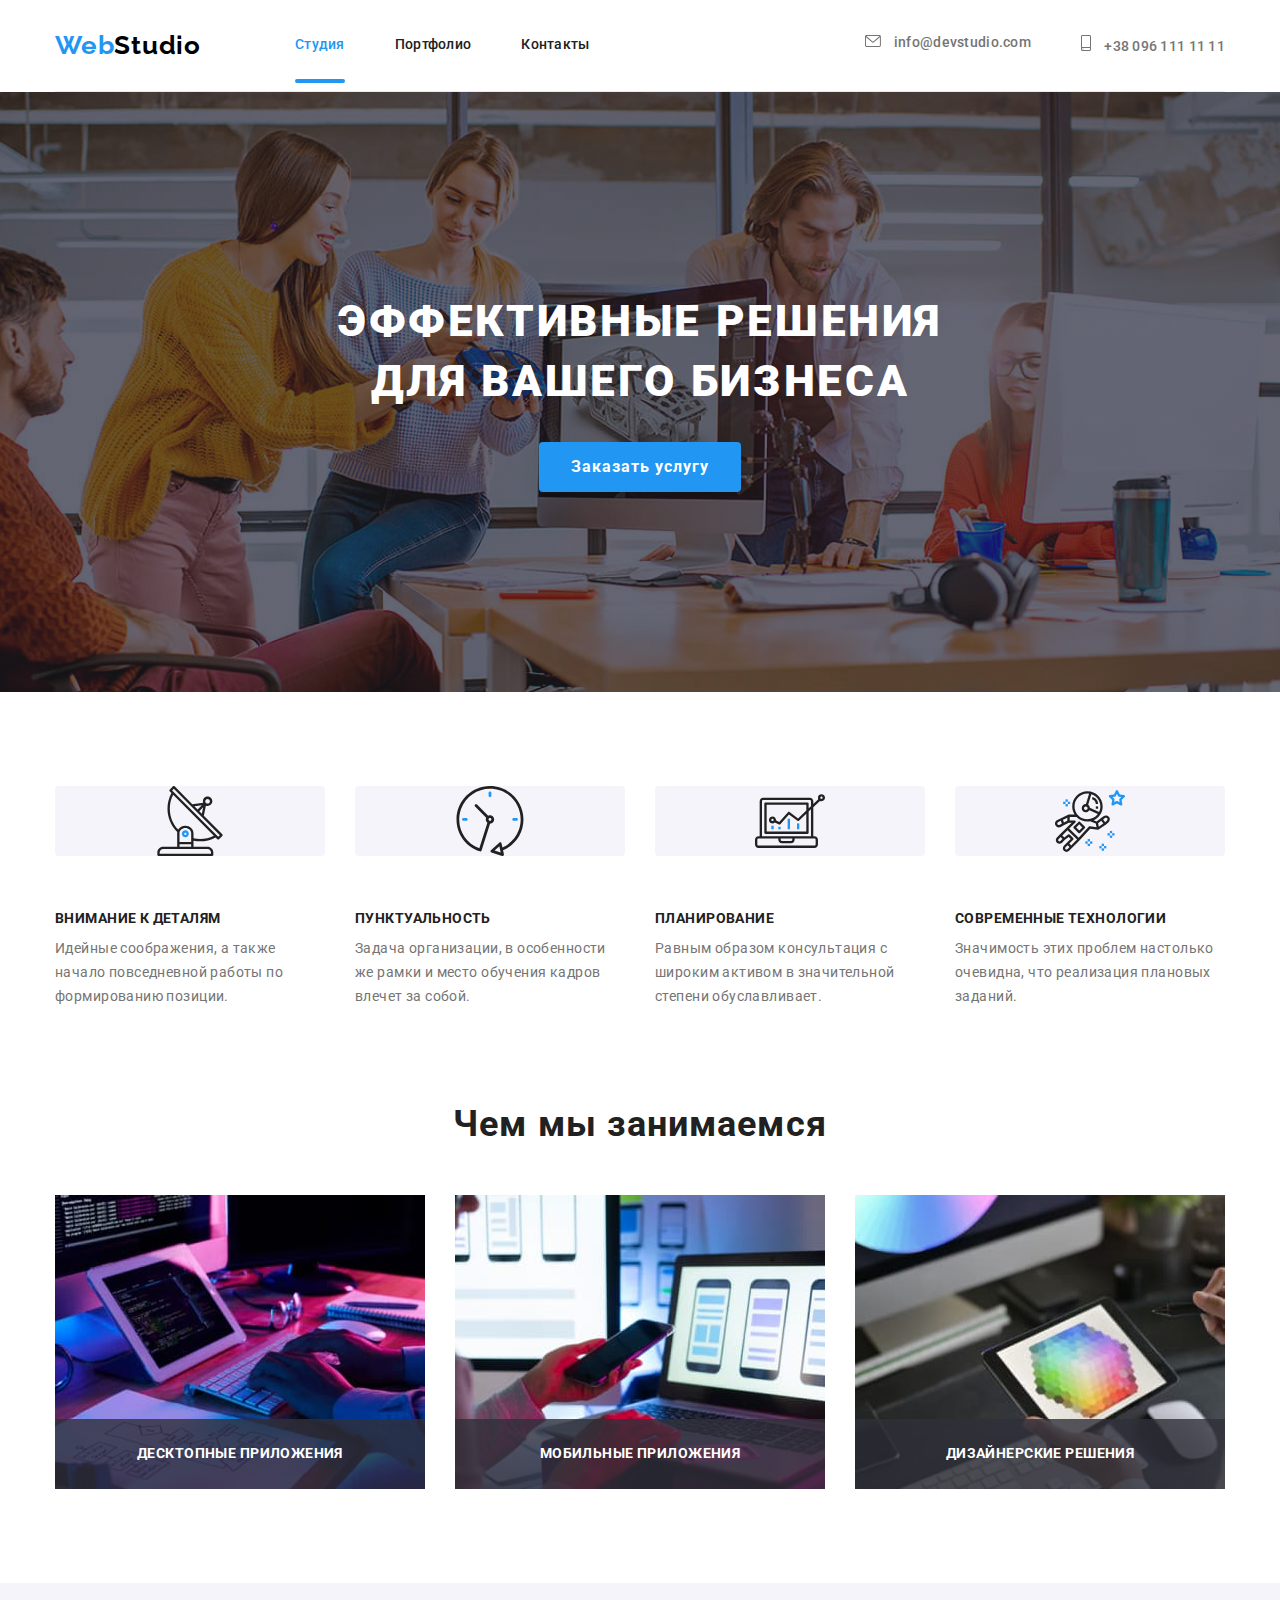
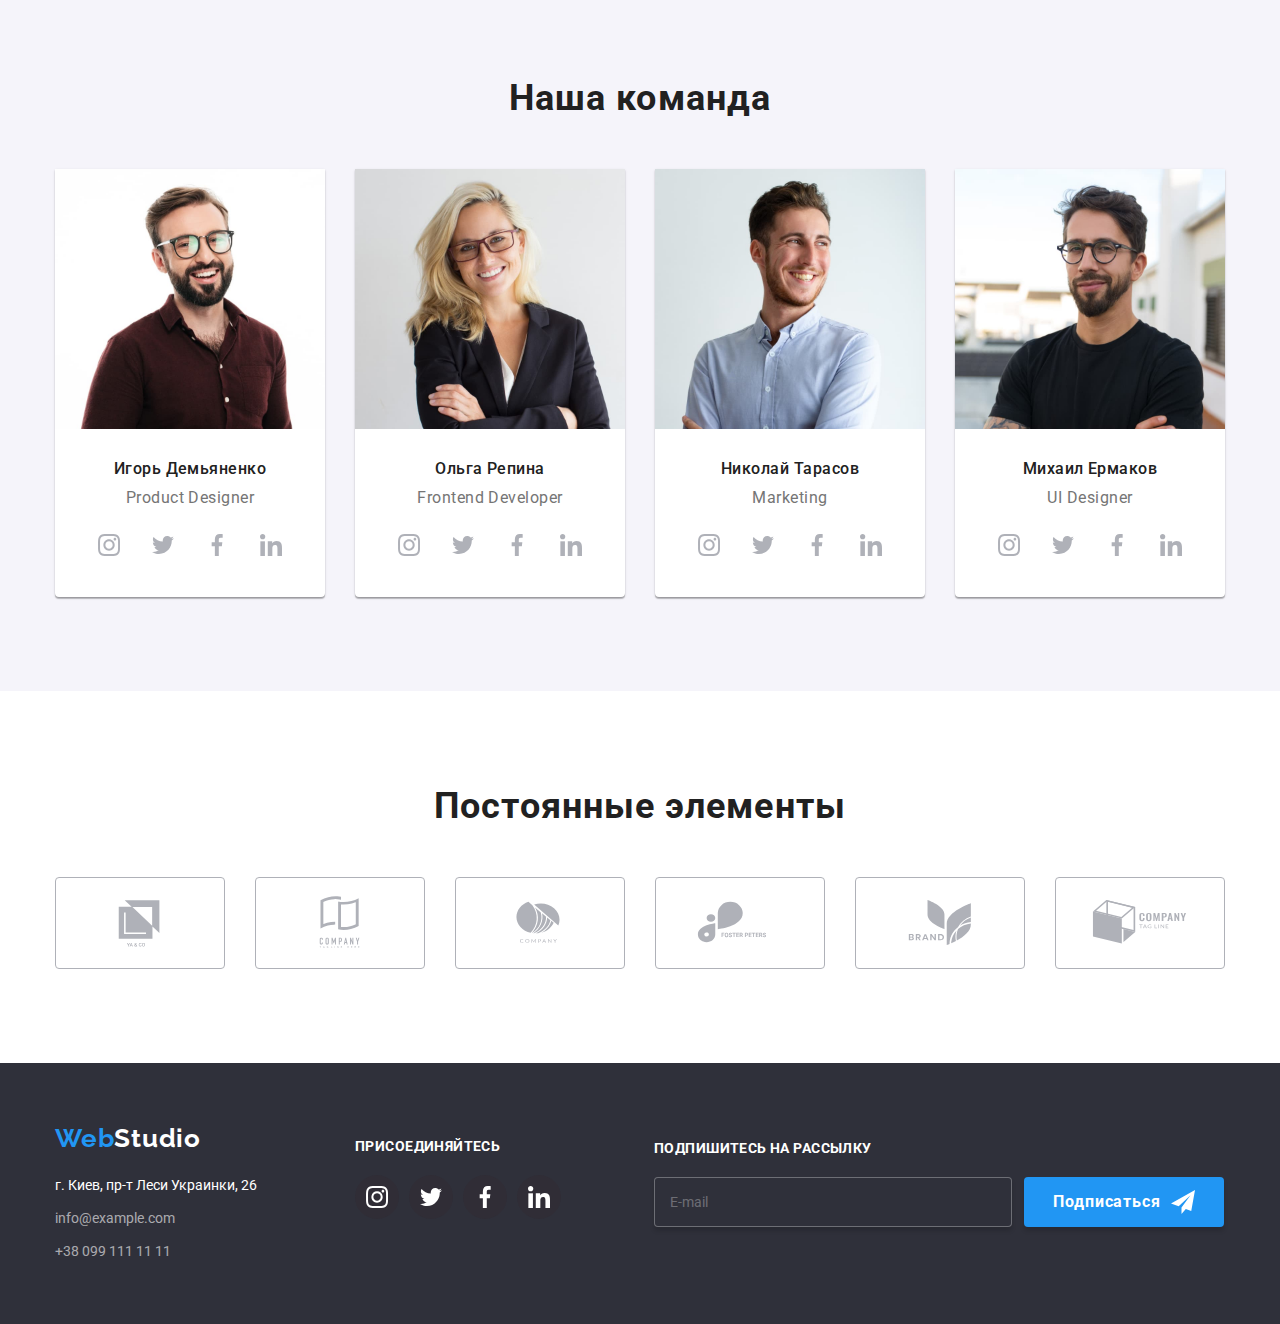
==== commit 66d3fff5: "end footet input, add icons" ====
--- a/index.html
+++ b/index.html
@@ -487,7 +487,7 @@
                                 <div class="footer-button-box">
                                     <span class="input-button-text">Подписаться</span>
                                     <svg class="subscribe-icon" width="24" height="24">
-                                        <use href="./images/symbol-defs.svg#icon-Logo-6"></use>
+                                        <use href="./images/symbol-defs.svg#icon-send"></use>
                                     </svg>
                                 </div>
                             </button>
--- a/css/styles.css
+++ b/css/styles.css
@@ -621,6 +621,8 @@
     font-family: inherit;
     font-size: 14px;
     background-color: var(--accent-background-color);
+    color: var(--primary-white-color);
+    outline: none;
     box-shadow: 0px 4px 4px rgba(0, 0, 0, 0.15);
 }
 
@@ -631,19 +633,30 @@
 .footer-button {
     display: block;
     justify-content: center;
+    align-items: center;
+    font-family: inherit;
+    font-style: normal;
+    font-weight: 700;
+    font-size: 16px;
+    line-height: 1.88;
+    letter-spacing: 0.06em;
+    background-color: var(--accent-color);
+    color: var(--primary-white-color);
     min-width: 200px;
-    height: 50px;
     border: none;
     border-radius: 4px;
-    background-color: var(--accent-color);
     cursor: pointer;
     margin-left: 12px;
     margin-top: 39px;
-    padding: 0;
     box-shadow: 0px 4px 4px rgba(0, 0, 0, 0.15);
     transition:  background-color 250ms cubic-bezier(0.4, 0, 0.2, 1), color 250ms cubic-bezier(0.4, 0, 0.2, 1), box-shadow 250ms cubic-bezier(0.4, 0, 0.2, 1);
 }
 
+.footer-button:hover,
+.footer-button:focus {
+    background-color: var(--accent-button);
+}
+
 .footer-button-box {
     width: 100%;
     display: flex;
@@ -653,18 +666,21 @@
 }
 
 .input-button-text {
-    font-style: normal;
-    font-weight: 700;
-    font-size: 16px;
-    line-height: 1.88;
-    text-align: center;
-    letter-spacing: 0.06em;
-    color: var(--primary-white-color);
     margin-right: 10px;
 }
+
 .subscribe-icon {
     fill: var(--primary-white-color);
 }
+
+.footer-form-input::placeholder {
+    font-weight: 400;
+    color: rgba(255, 255, 255, 0.6);
+    opacity: 0.5;
+}
+
+/*.footer-form-input:not::placeholder-shown {
+    border-color: ;*/
 
 /*Портфолио*/
 .portfolio-container {
